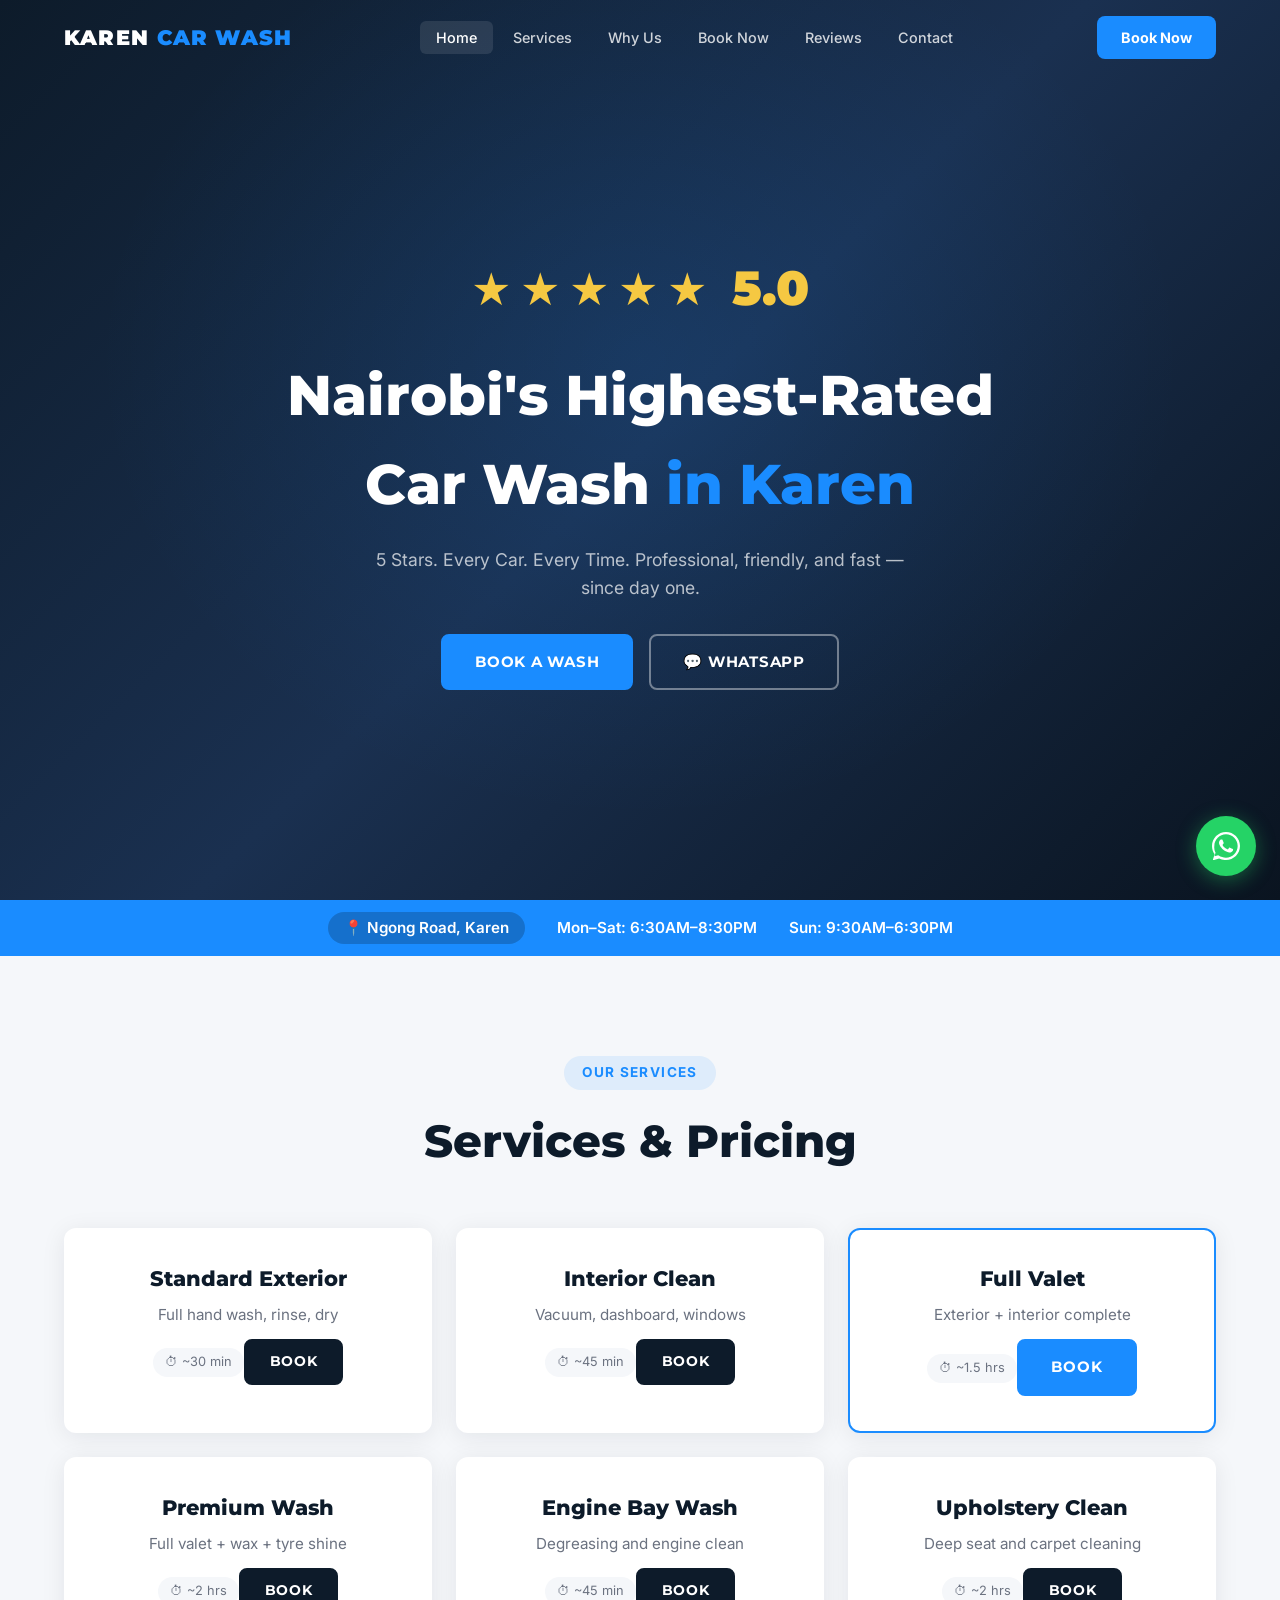
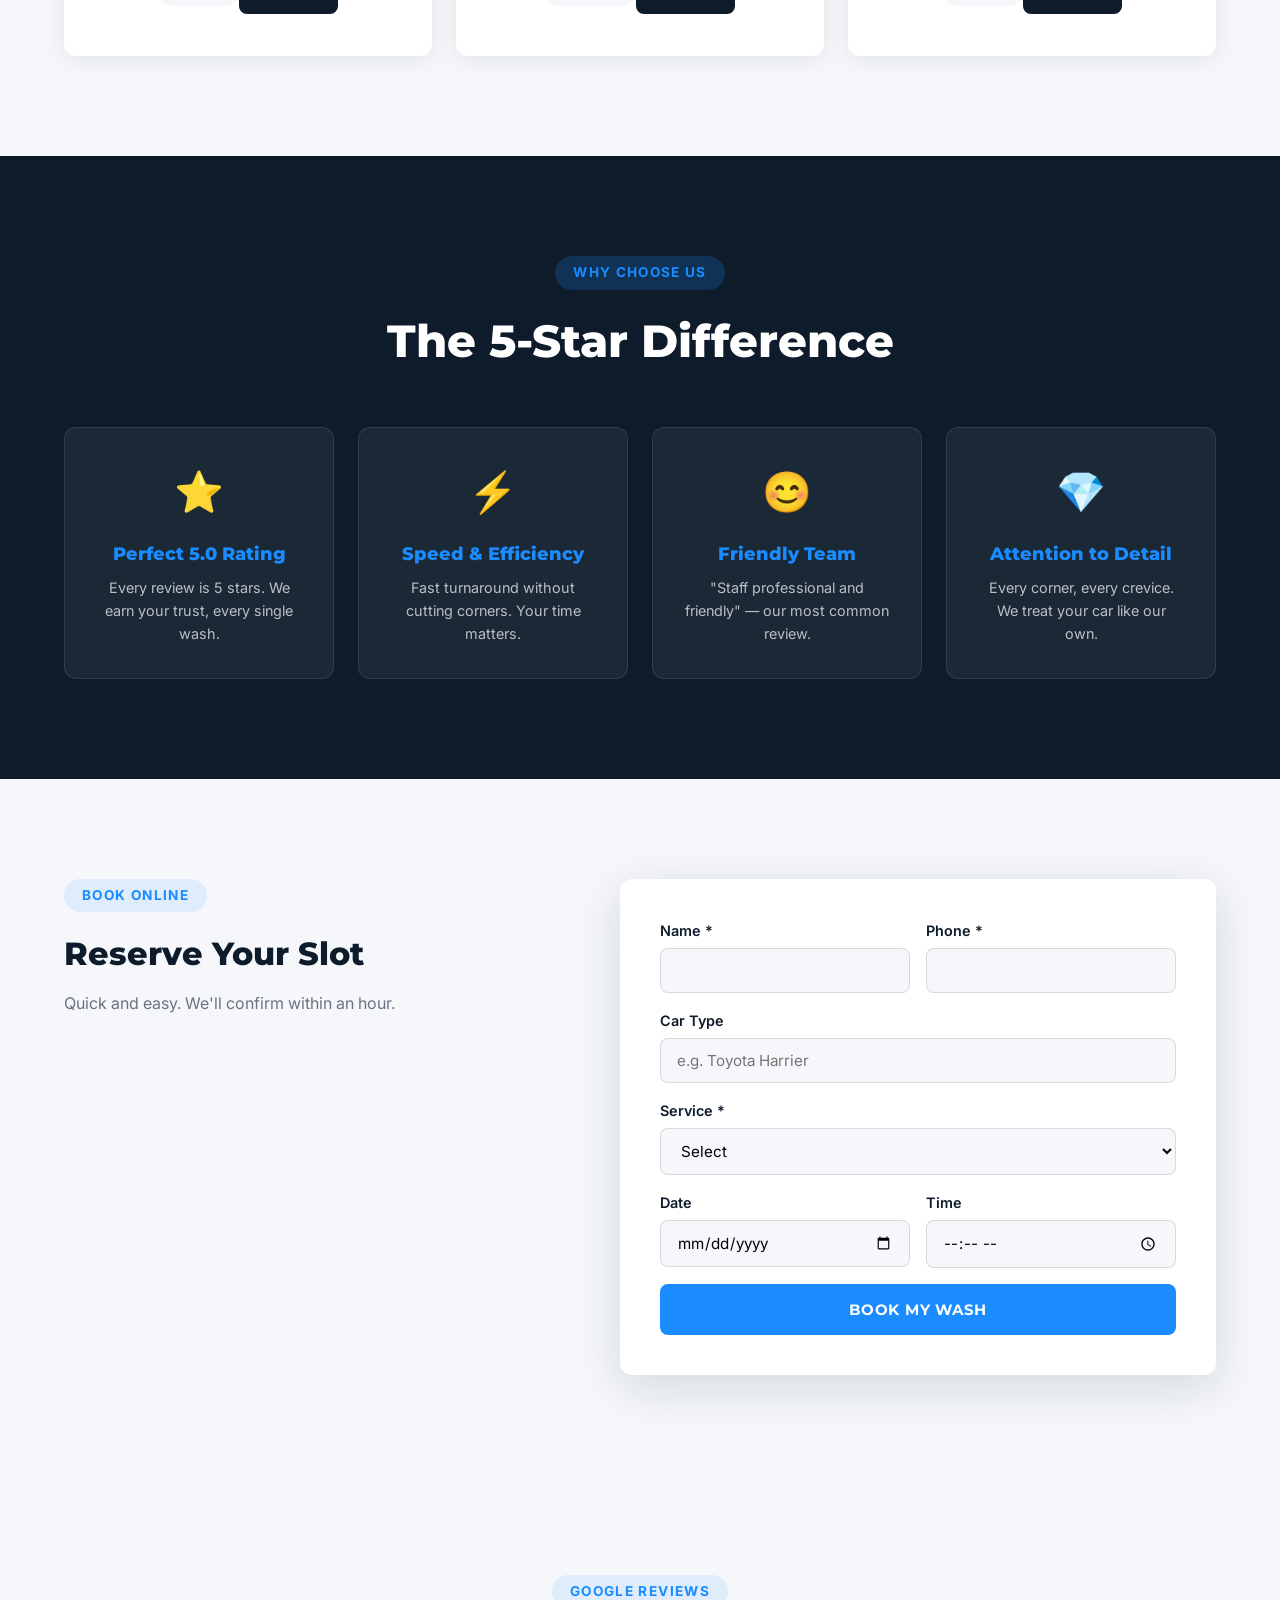
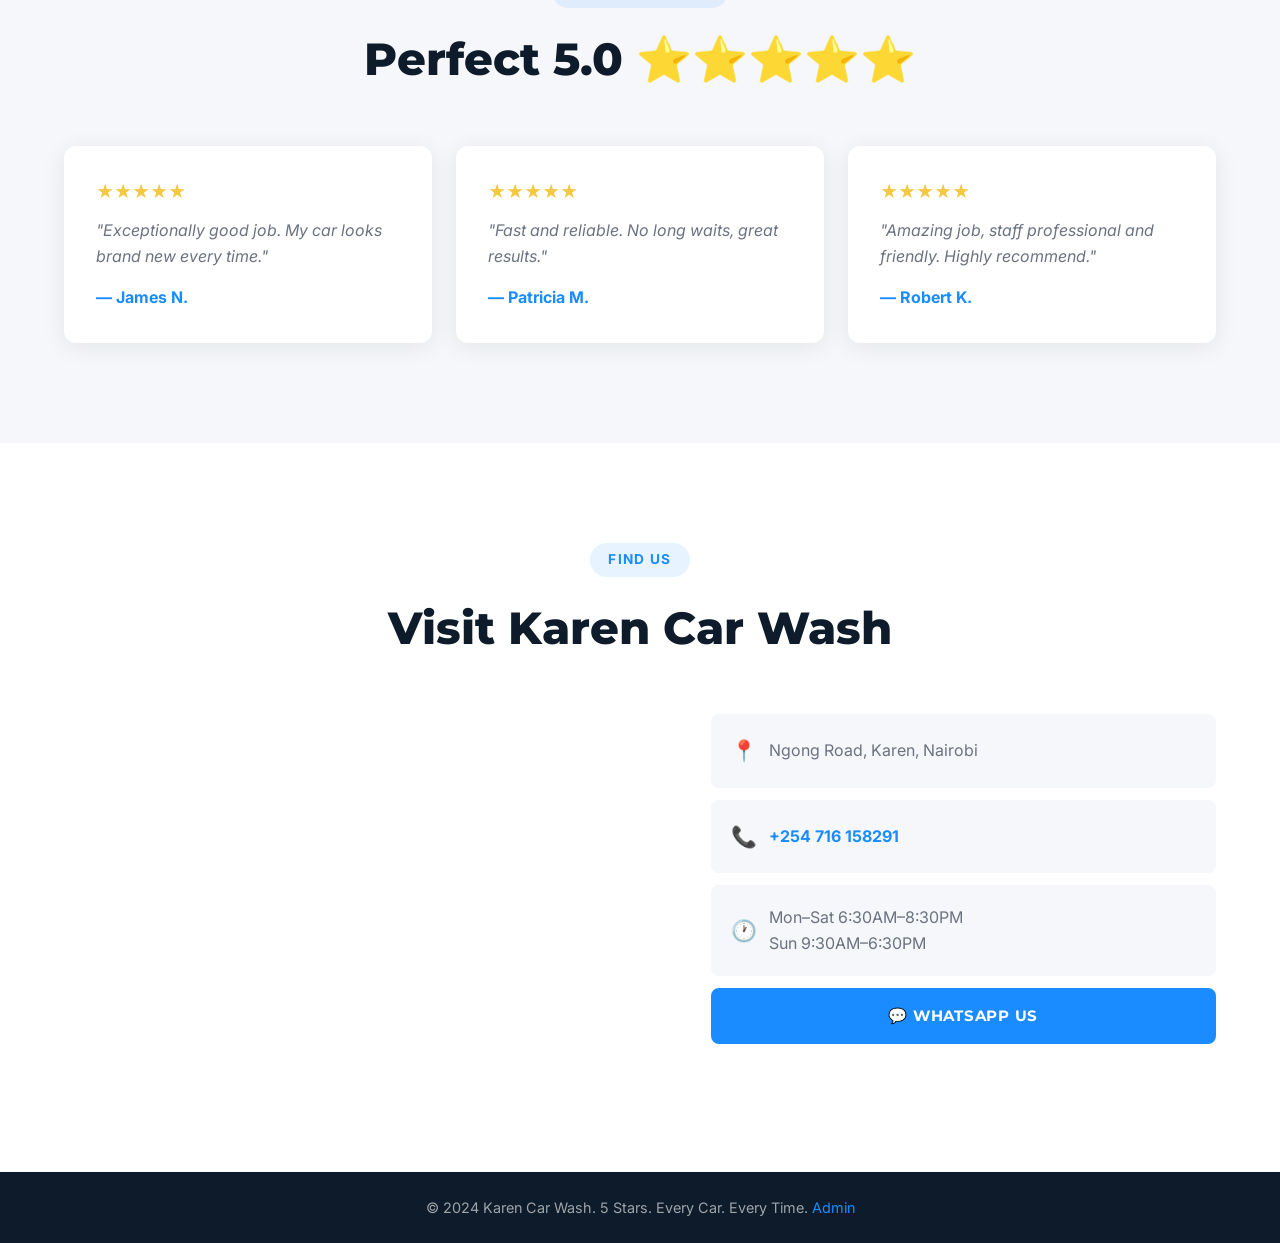
==== index.html @ 43402a71 "Initial commit: Karen Car Wash 5-star website" ====
<!DOCTYPE html>
<html lang="en">
<head>
    <meta charset="UTF-8"><meta name="viewport" content="width=device-width,initial-scale=1.0">
    <title>Karen Car Wash | 5-Star Car Wash Ngong Road Karen | Book Online</title>
    <meta name="description" content="Nairobi's top-rated car wash on Ngong Road, Karen. Professional, friendly, fast. 5.0 stars on Google. Open from 6:30AM. Call +254 716 158291.">
    <link href="https://fonts.googleapis.com/css2?family=Montserrat:wght@400;600;700;800;900&family=Inter:wght@300;400;500;600;700&display=swap" rel="stylesheet">
    <link rel="stylesheet" href="style.css">
</head>
<body>
    <nav class="navbar" id="navbar"><div class="nav-container">
        <a href="#home" class="nav-logo">KAREN <span class="accent">CAR WASH</span></a>
        <ul class="nav-links" id="navLinks"><li><a href="#home" class="nav-link active">Home</a></li><li><a href="#services" class="nav-link">Services</a></li><li><a href="#why" class="nav-link">Why Us</a></li><li><a href="#booking" class="nav-link">Book Now</a></li><li><a href="#reviews" class="nav-link">Reviews</a></li><li><a href="#contact" class="nav-link">Contact</a></li></ul>
        <a href="https://wa.me/254716158291" class="nav-cta" target="_blank">Book Now</a>
        <button class="hamburger" id="hamburger"><span></span><span></span><span></span></button>
    </div></nav>

    <section id="home" class="hero">
        <div class="hero-content">
            <div class="five-stars"><span class="big-star">★★★★★</span><span class="rating-num">5.0</span></div>
            <h1>Nairobi's Highest-Rated<br>Car Wash <span class="accent">in Karen</span></h1>
            <p class="hero-sub">5 Stars. Every Car. Every Time. Professional, friendly, and fast — since day one.</p>
            <div class="hero-actions">
                <a href="#booking" class="btn btn-primary">Book a Wash</a>
                <a href="https://wa.me/254716158291" class="btn btn-outline" target="_blank">💬 WhatsApp</a>
            </div>
        </div>
    </section>

    <section class="hours-strip">
        <div class="container hours-flex">
            <span class="today-badge" id="todayBadge">📍 Ngong Road, Karen</span>
            <span>Mon–Sat: 6:30AM–8:30PM</span>
            <span>Sun: 9:30AM–6:30PM</span>
        </div>
    </section>

    <section id="services" class="section">
        <div class="container"><div class="section-header"><span class="tag">Our Services</span><h2>Services & Pricing</h2></div>
        <div class="pricing-grid">
            <div class="price-card"><h3>Standard Exterior</h3><p>Full hand wash, rinse, dry</p><span class="time">⏱ ~30 min</span><a href="#booking" class="btn btn-small">Book</a></div>
            <div class="price-card"><h3>Interior Clean</h3><p>Vacuum, dashboard, windows</p><span class="time">⏱ ~45 min</span><a href="#booking" class="btn btn-small">Book</a></div>
            <div class="price-card featured"><h3>Full Valet</h3><p>Exterior + interior complete</p><span class="time">⏱ ~1.5 hrs</span><a href="#booking" class="btn btn-primary">Book</a></div>
            <div class="price-card"><h3>Premium Wash</h3><p>Full valet + wax + tyre shine</p><span class="time">⏱ ~2 hrs</span><a href="#booking" class="btn btn-small">Book</a></div>
            <div class="price-card"><h3>Engine Bay Wash</h3><p>Degreasing and engine clean</p><span class="time">⏱ ~45 min</span><a href="#booking" class="btn btn-small">Book</a></div>
            <div class="price-card"><h3>Upholstery Clean</h3><p>Deep seat and carpet cleaning</p><span class="time">⏱ ~2 hrs</span><a href="#booking" class="btn btn-small">Book</a></div>
        </div></div>
    </section>

    <section id="why" class="section why-section">
        <div class="container"><div class="section-header light"><span class="tag">Why Choose Us</span><h2>The 5-Star Difference</h2></div>
        <div class="why-grid">
            <div class="why-card"><span class="why-icon">⭐</span><h3>Perfect 5.0 Rating</h3><p>Every review is 5 stars. We earn your trust, every single wash.</p></div>
            <div class="why-card"><span class="why-icon">⚡</span><h3>Speed & Efficiency</h3><p>Fast turnaround without cutting corners. Your time matters.</p></div>
            <div class="why-card"><span class="why-icon">😊</span><h3>Friendly Team</h3><p>"Staff professional and friendly" — our most common review.</p></div>
            <div class="why-card"><span class="why-icon">💎</span><h3>Attention to Detail</h3><p>Every corner, every crevice. We treat your car like our own.</p></div>
        </div></div>
    </section>

    <section id="booking" class="section booking-section">
        <div class="container"><div class="booking-wrap">
            <div class="booking-info"><span class="tag">Book Online</span><h2>Reserve Your Slot</h2><p>Quick and easy. We'll confirm within an hour.</p></div>
            <form class="booking-form" id="bookingForm">
                <div class="form-row"><div class="form-group"><label>Name *</label><input type="text" name="name" required></div><div class="form-group"><label>Phone *</label><input type="tel" name="phone" required></div></div>
                <div class="form-group"><label>Car Type</label><input type="text" name="car" placeholder="e.g. Toyota Harrier"></div>
                <div class="form-group"><label>Service *</label><select name="service" required><option value="">Select</option><option>Standard Exterior</option><option>Interior Clean</option><option>Full Valet</option><option>Premium Wash</option><option>Engine Bay</option><option>Upholstery</option></select></div>
                <div class="form-row"><div class="form-group"><label>Date</label><input type="date" name="date"></div><div class="form-group"><label>Time</label><input type="time" name="time"></div></div>
                <button type="submit" class="btn btn-primary btn-full">Book My Wash</button>
            </form>
        </div></div>
    </section>

    <section id="reviews" class="section">
        <div class="container"><div class="section-header"><span class="tag">Google Reviews</span><h2>Perfect 5.0 ⭐⭐⭐⭐⭐</h2></div>
        <div class="reviews-grid">
            <div class="review-card"><div class="rs">★★★★★</div><p>"Exceptionally good job. My car looks brand new every time."</p><strong>— James N.</strong></div>
            <div class="review-card"><div class="rs">★★★★★</div><p>"Fast and reliable. No long waits, great results."</p><strong>— Patricia M.</strong></div>
            <div class="review-card"><div class="rs">★★★★★</div><p>"Amazing job, staff professional and friendly. Highly recommend."</p><strong>— Robert K.</strong></div>
        </div></div>
    </section>

    <section id="contact" class="section contact-section">
        <div class="container"><div class="section-header"><span class="tag">Find Us</span><h2>Visit Karen Car Wash</h2></div>
        <div class="contact-grid">
            <div class="map"><iframe src="https://www.google.com/maps/embed?pb=!1m18!1m12!1m3!1d15955!2d36.7!3d-1.32" width="100%" height="350" style="border:0;border-radius:12px" loading="lazy"></iframe></div>
            <div class="contact-info">
                <div class="cc"><h4>📍</h4><p>Ngong Road, Karen, Nairobi</p></div>
                <div class="cc"><h4>📞</h4><p><a href="tel:+254716158291">+254 716 158291</a></p></div>
                <div class="cc"><h4>🕐</h4><p>Mon–Sat 6:30AM–8:30PM<br>Sun 9:30AM–6:30PM</p></div>
                <a href="https://wa.me/254716158291" class="btn btn-primary btn-full" target="_blank">💬 WhatsApp Us</a>
            </div>
        </div></div>
    </section>

    <footer class="footer"><div class="container"><p>© 2024 Karen Car Wash. 5 Stars. Every Car. Every Time. <a href="admin.html">Admin</a></p></div></footer>
    <a href="https://wa.me/254716158291" class="whatsapp-float" target="_blank"><svg width="28" height="28" viewBox="0 0 24 24" fill="white"><path d="M17.472 14.382c-.297-.149-1.758-.867-2.03-.967-.273-.099-.471-.148-.67.15-.197.297-.767.966-.94 1.164-.173.199-.347.223-.644.075-.297-.15-1.255-.463-2.39-1.475-.883-.788-1.48-1.761-1.653-2.059-.173-.297-.018-.458.13-.606.134-.133.298-.347.446-.52.149-.174.198-.298.298-.497.099-.198.05-.371-.025-.52-.075-.149-.669-1.612-.916-2.207-.242-.579-.487-.5-.669-.51-.173-.008-.371-.01-.57-.01-.198 0-.52.074-.792.372-.272.297-1.04 1.016-1.04 2.479 0 1.462 1.065 2.875 1.213 3.074.149.198 2.096 3.2 5.077 4.487.709.306 1.262.489 1.694.625.712.227 1.36.195 1.871.118.571-.085 1.758-.719 2.006-1.413.248-.694.248-1.289.173-1.413-.074-.124-.272-.198-.57-.347z"/><path d="M12 0C5.373 0 0 5.373 0 12c0 2.625.846 5.059 2.284 7.034L.789 23.492a.5.5 0 00.612.638l4.685-1.367A11.934 11.934 0 0012 24c6.627 0 12-5.373 12-12S18.627 0 12 0zm0 22c-2.319 0-4.476-.678-6.293-1.843l-.44-.282-3.065.894.826-3.14-.293-.454A9.958 9.958 0 012 12C2 6.486 6.486 2 12 2s10 4.486 10 10-4.486 10-10 10z"/></svg></a>
    <div class="toast" id="toast"></div>
    <script src="script.js"></script>
</body></html>
---- style.css ----
/* KAREN CAR WASH — Midnight #0D1B2A | Electric Blue #1A8CFF | Gold #F5C842 */
*,*::before,*::after{margin:0;padding:0;box-sizing:border-box}
:root{--primary:#0D1B2A;--primary-light:#1a3050;--accent:#1A8CFF;--gold:#F5C842;--bg:#F5F7FA;--white:#fff;--text:#1a1a1a;--text-light:#6b7280;--shadow:0 4px 24px rgba(13,27,42,0.08);--shadow-lg:0 12px 48px rgba(13,27,42,0.14);--radius:12px;--transition:0.3s cubic-bezier(0.4,0,0.2,1)}
html{scroll-behavior:smooth}body{font-family:'Inter',-apple-system,sans-serif;background:var(--bg);color:var(--text);line-height:1.6;overflow-x:hidden}
h1,h2,h3,h4{font-family:'Montserrat',sans-serif;font-weight:800}
.container{max-width:1200px;margin:0 auto;padding:0 24px}a{text-decoration:none;color:inherit;transition:var(--transition)}
.btn{display:inline-flex;align-items:center;gap:8px;padding:14px 32px;border-radius:8px;font-family:'Montserrat',sans-serif;font-weight:700;font-size:0.95rem;border:2px solid transparent;cursor:pointer;transition:var(--transition);text-transform:uppercase;letter-spacing:0.05em}
.btn-primary{background:var(--accent);color:var(--white);border-color:var(--accent)}.btn-primary:hover{background:#0070e0;transform:translateY(-2px);box-shadow:0 8px 24px rgba(26,140,255,0.3)}
.btn-outline{background:transparent;color:var(--white);border-color:rgba(255,255,255,0.4)}.btn-outline:hover{border-color:var(--white);background:rgba(255,255,255,0.1)}
.btn-small{padding:10px 24px;font-size:0.85rem;background:var(--primary);color:var(--white);border-color:var(--primary)}.btn-full{width:100%;justify-content:center}

.navbar{position:fixed;top:0;left:0;right:0;z-index:1000;padding:16px 0;transition:var(--transition)}.navbar.scrolled{background:rgba(13,27,42,0.97);backdrop-filter:blur(12px);padding:10px 0}
.nav-container{max-width:1200px;margin:0 auto;padding:0 24px;display:flex;align-items:center;justify-content:space-between}
.nav-logo{font-family:'Montserrat',sans-serif;font-weight:900;font-size:1.3rem;color:var(--white);letter-spacing:0.06em}.nav-logo .accent{color:var(--accent)}
.nav-links{display:flex;list-style:none;gap:4px}.nav-link{padding:8px 16px;color:rgba(255,255,255,0.8);font-size:0.9rem;font-weight:500;border-radius:6px}.nav-link:hover,.nav-link.active{color:var(--white);background:rgba(255,255,255,0.1)}
.nav-cta{padding:10px 24px;background:var(--accent);color:var(--white);border-radius:8px;font-weight:700;font-size:0.9rem}
.hamburger{display:none;background:none;border:none;cursor:pointer;padding:8px}.hamburger span{display:block;width:24px;height:2px;background:white;margin:5px 0;transition:var(--transition)}

.hero{min-height:100vh;display:flex;align-items:center;justify-content:center;text-align:center;background:linear-gradient(135deg,#0D1B2A,#1a3050,#0a1420);padding:120px 24px 80px;position:relative}
.hero::before{content:'';position:absolute;inset:0;background:radial-gradient(ellipse at 50% 40%,rgba(26,140,255,0.12),transparent 60%)}
.hero-content{position:relative;z-index:2;max-width:750px}
.five-stars{margin-bottom:24px}.big-star{font-size:2.5rem;color:var(--gold);letter-spacing:8px}.rating-num{font-family:'Montserrat',sans-serif;font-weight:900;font-size:3rem;color:var(--gold);margin-left:16px}
.hero h1{font-size:clamp(2.2rem,5vw,3.5rem);color:var(--white);margin-bottom:16px}.accent{color:var(--accent)}
.hero-sub{font-size:1.1rem;color:rgba(255,255,255,0.7);margin-bottom:32px;max-width:550px;margin-left:auto;margin-right:auto}
.hero-actions{display:flex;gap:16px;justify-content:center;flex-wrap:wrap}

.hours-strip{background:var(--accent);padding:12px 0;color:var(--white);font-weight:600}.hours-flex{display:flex;gap:32px;justify-content:center;align-items:center;flex-wrap:wrap;font-size:0.95rem}
.today-badge{background:rgba(0,0,0,0.2);padding:4px 16px;border-radius:50px}

.section{padding:100px 0}.section-header{text-align:center;margin-bottom:50px}
.tag{display:inline-block;padding:6px 18px;border-radius:50px;background:rgba(26,140,255,0.1);color:var(--accent);font-size:0.85rem;font-weight:700;text-transform:uppercase;letter-spacing:0.1em;margin-bottom:16px}
.section-header h2{font-size:clamp(1.8rem,4vw,2.8rem);color:var(--primary);margin-bottom:12px}
.section-header.light h2{color:var(--white)}.section-header.light .tag{background:rgba(26,140,255,0.2)}

.pricing-grid{display:grid;grid-template-columns:repeat(3,1fr);gap:24px}
.price-card{background:var(--white);padding:32px;border-radius:var(--radius);box-shadow:var(--shadow);text-align:center;border:2px solid transparent;transition:var(--transition)}
.price-card:hover{transform:translateY(-6px);box-shadow:var(--shadow-lg)}.price-card.featured{border-color:var(--accent);transform:scale(1.03)}
.price-card h3{font-size:1.3rem;color:var(--primary);margin-bottom:8px}.price-card p{color:var(--text-light);margin-bottom:12px;font-size:0.95rem}
.time{display:inline-block;padding:4px 12px;background:var(--bg);border-radius:50px;font-size:0.8rem;color:var(--text-light);margin-bottom:16px}

.why-section{background:var(--primary);color:var(--white)}
.why-grid{display:grid;grid-template-columns:repeat(4,1fr);gap:24px}
.why-card{background:rgba(255,255,255,0.06);border:1px solid rgba(255,255,255,0.1);border-radius:var(--radius);padding:32px;text-align:center;transition:var(--transition)}
.why-card:hover{background:rgba(255,255,255,0.1);transform:translateY(-4px)}.why-icon{font-size:2.5rem;display:block;margin-bottom:16px}
.why-card h3{color:var(--accent);margin-bottom:8px;font-size:1.1rem}.why-card p{color:rgba(255,255,255,0.7);font-size:0.9rem}

.booking-section{background:var(--bg)}.booking-wrap{display:grid;grid-template-columns:1fr 1.2fr;gap:60px;align-items:start}
.booking-info h2{font-size:2rem;color:var(--primary);margin-bottom:12px}.booking-info p{color:var(--text-light);margin-bottom:24px}
.booking-form{background:var(--white);padding:40px;border-radius:var(--radius);box-shadow:var(--shadow-lg)}
.form-row{display:grid;grid-template-columns:1fr 1fr;gap:16px}.form-group{margin-bottom:16px}
.form-group label{display:block;margin-bottom:6px;font-size:0.9rem;font-weight:600;color:var(--primary)}
.form-group input,.form-group select{width:100%;padding:12px 16px;border:1px solid rgba(0,0,0,0.12);border-radius:8px;font-family:'Inter',sans-serif;font-size:0.95rem;background:var(--bg)}
.form-group input:focus,.form-group select:focus{outline:none;border-color:var(--accent);box-shadow:0 0 0 3px rgba(26,140,255,0.1)}

.reviews-grid{display:grid;grid-template-columns:repeat(3,1fr);gap:24px}
.review-card{background:var(--white);padding:32px;border-radius:var(--radius);box-shadow:var(--shadow);transition:var(--transition)}
.review-card:hover{transform:translateY(-4px);box-shadow:var(--shadow-lg)}.rs{color:var(--gold);margin-bottom:12px;font-size:1.1rem}
.review-card p{color:var(--text-light);font-style:italic;margin-bottom:16px}.review-card strong{color:var(--accent)}

.contact-section{background:var(--white)}.contact-grid{display:grid;grid-template-columns:1.2fr 1fr;gap:40px}
.cc{padding:20px;background:var(--bg);border-radius:8px;margin-bottom:12px;display:flex;align-items:center;gap:12px}
.cc h4{font-size:1.3rem}.cc p{color:var(--text-light)}.cc a{color:var(--accent);font-weight:700}

.footer{background:var(--primary);color:rgba(255,255,255,0.6);padding:24px 0;text-align:center;font-size:0.9rem}.footer a{color:var(--accent)}
.whatsapp-float{position:fixed;bottom:24px;right:24px;z-index:999;width:60px;height:60px;border-radius:50%;background:#25D366;display:flex;align-items:center;justify-content:center;box-shadow:0 4px 20px rgba(37,211,102,0.4);animation:pulse 2s infinite}
@keyframes pulse{0%,100%{box-shadow:0 4px 20px rgba(37,211,102,0.4)}50%{box-shadow:0 4px 30px rgba(37,211,102,0.6),0 0 0 10px rgba(37,211,102,0.1)}}
.toast{position:fixed;bottom:100px;left:50%;transform:translateX(-50%) translateY(20px);background:var(--primary);color:var(--white);padding:16px 32px;border-radius:8px;font-weight:700;z-index:3000;opacity:0;transition:var(--transition);pointer-events:none}.toast.show{opacity:1;transform:translateX(-50%) translateY(0)}
.fade-in{opacity:0;transform:translateY(30px);transition:opacity 0.6s ease,transform 0.6s ease}.fade-in.visible{opacity:1;transform:translateY(0)}

@media(max-width:1024px){.pricing-grid{grid-template-columns:1fr 1fr}.why-grid{grid-template-columns:1fr 1fr}.booking-wrap,.contact-grid{grid-template-columns:1fr}}
@media(max-width:768px){.nav-links{display:none;flex-direction:column;position:absolute;top:100%;left:0;right:0;background:rgba(13,27,42,0.98);padding:16px 24px}.nav-links.active{display:flex}.nav-cta{display:none}.hamburger{display:block}.pricing-grid,.reviews-grid{grid-template-columns:1fr}.why-grid{grid-template-columns:1fr}.form-row{grid-template-columns:1fr}.booking-form{padding:24px}.hours-flex{flex-direction:column;gap:8px}}
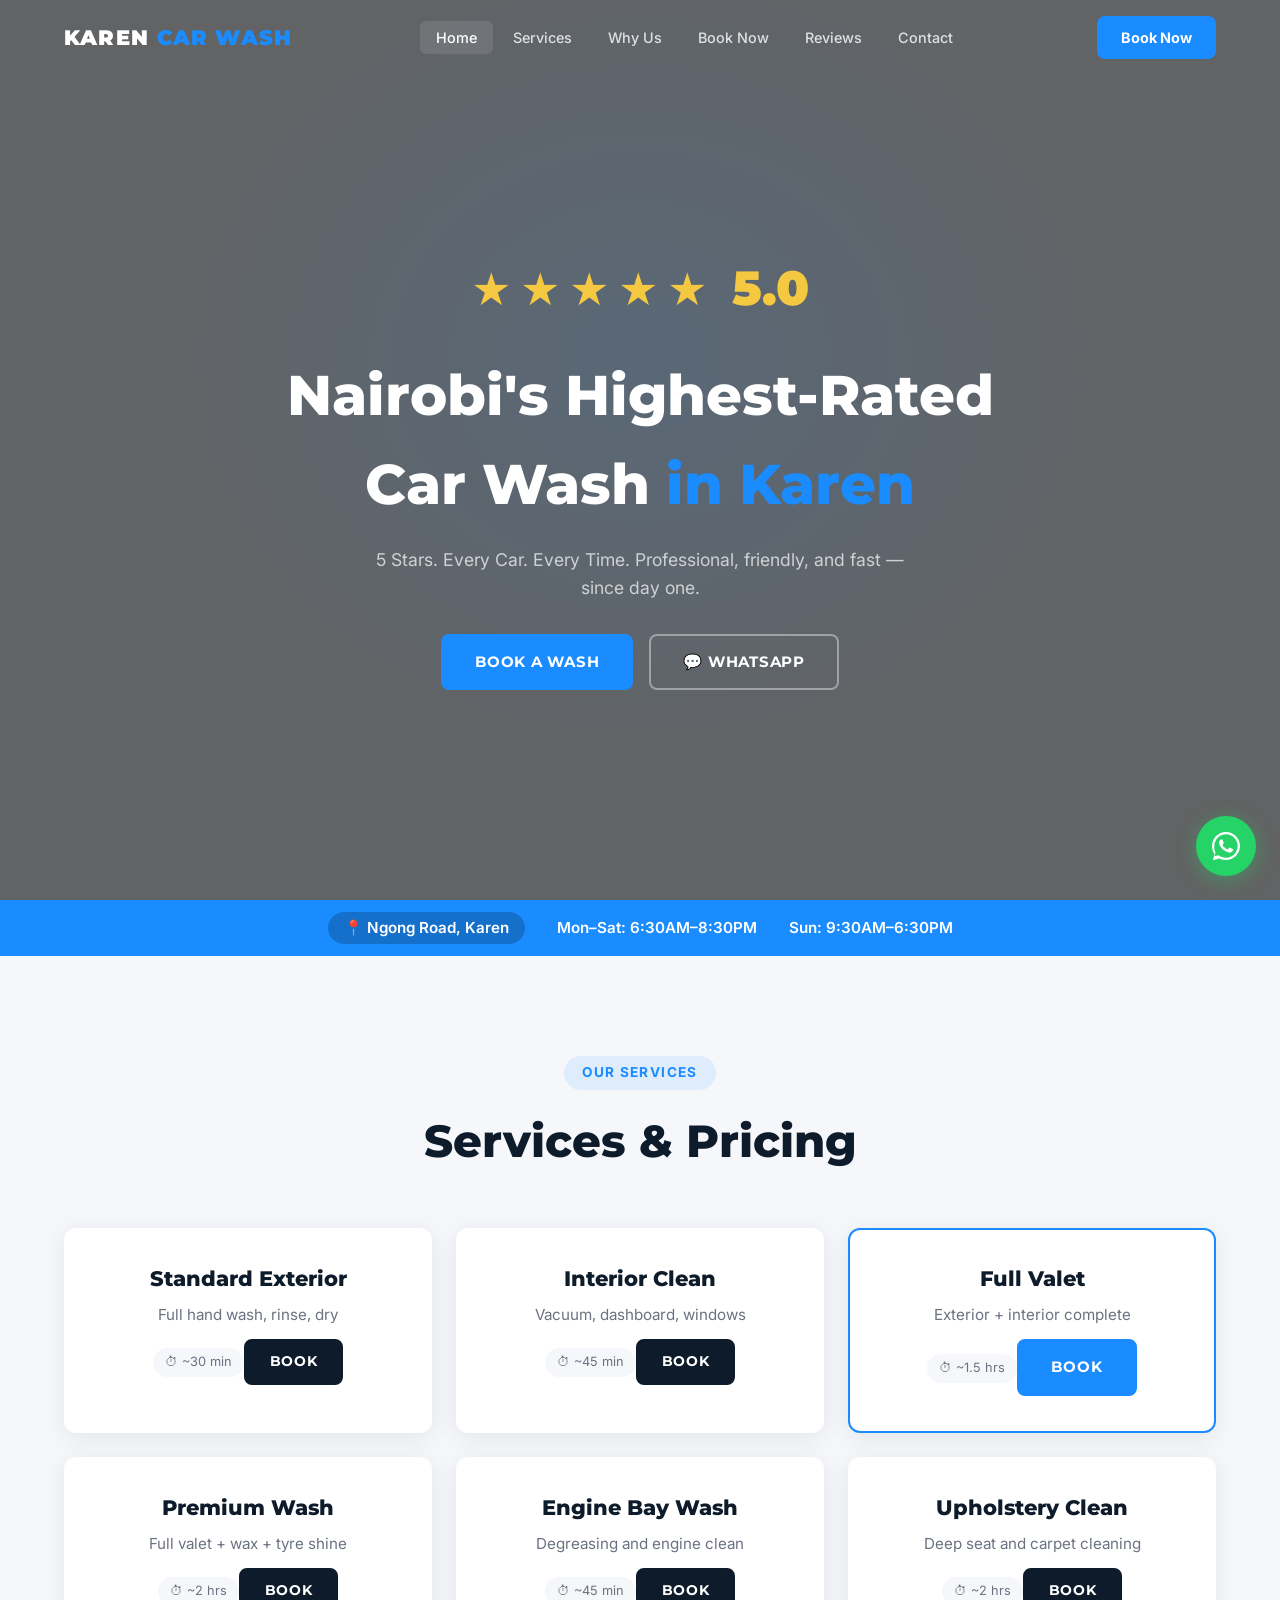
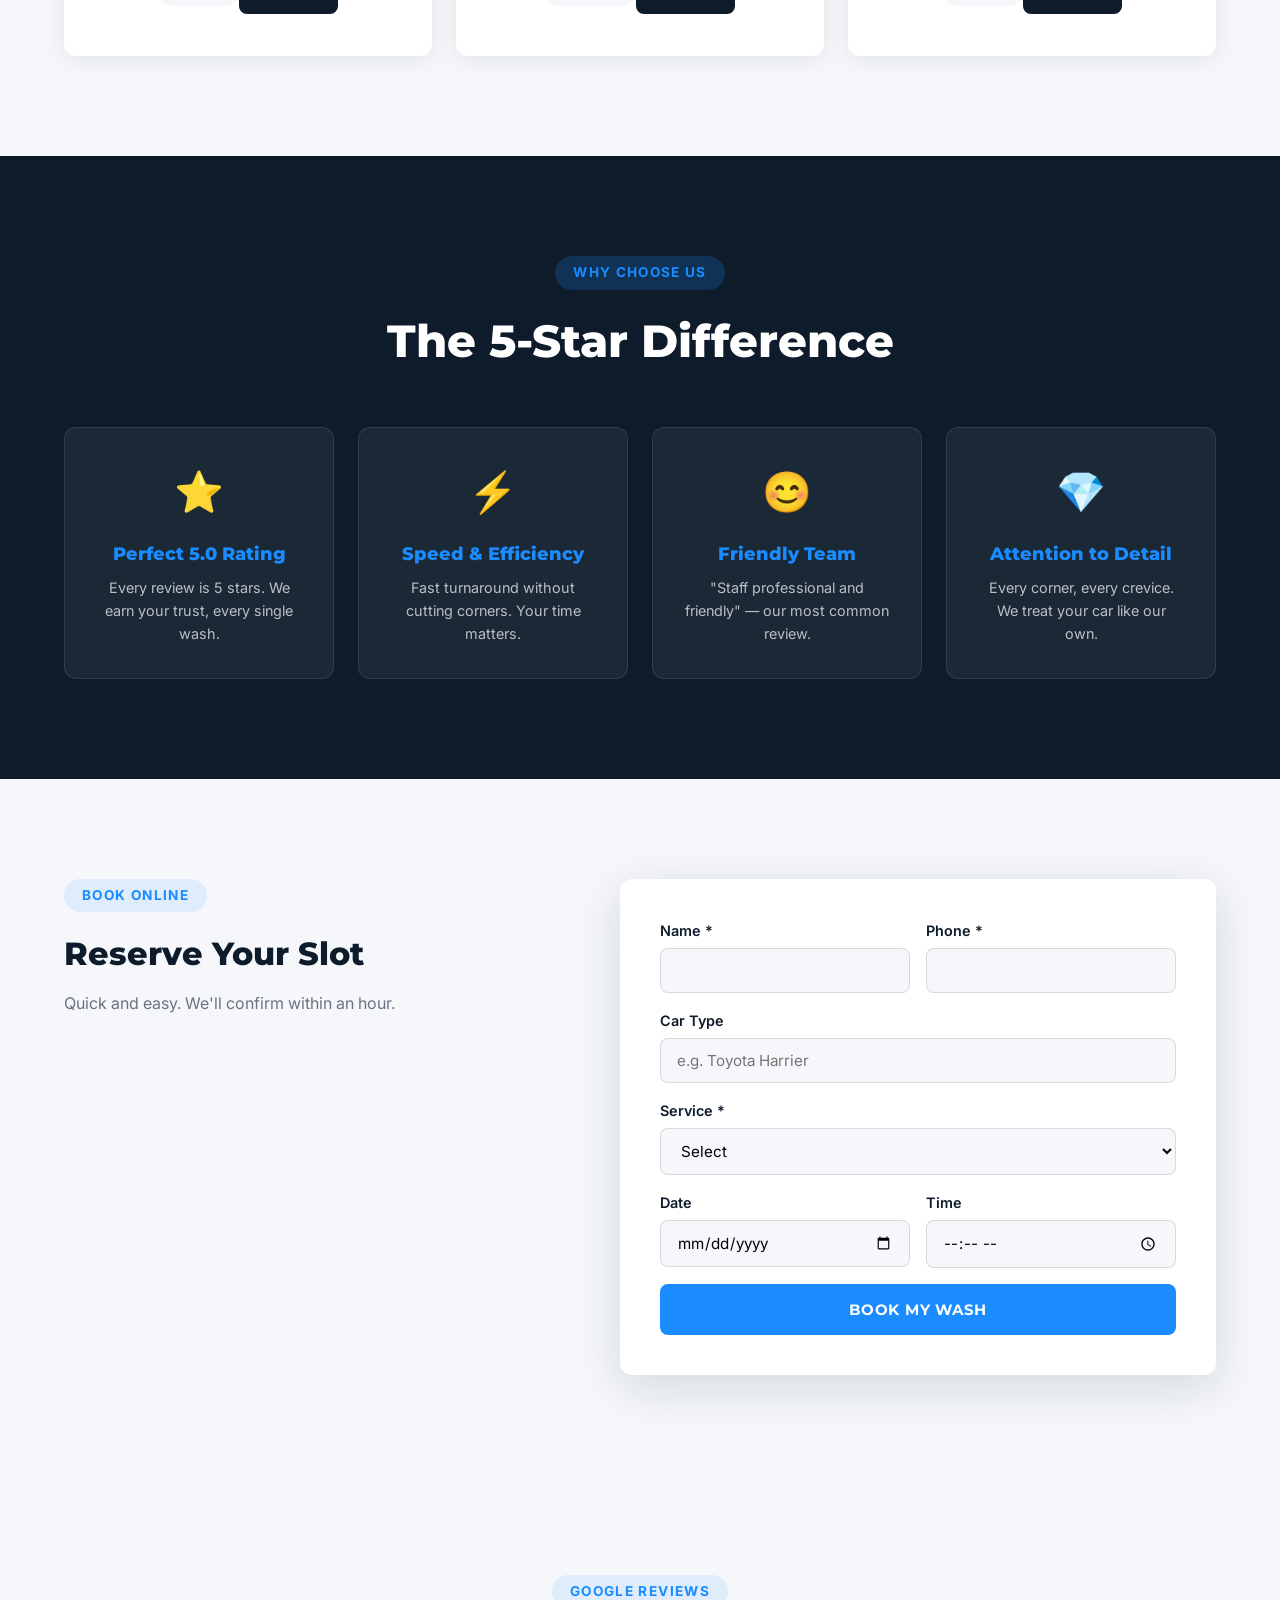
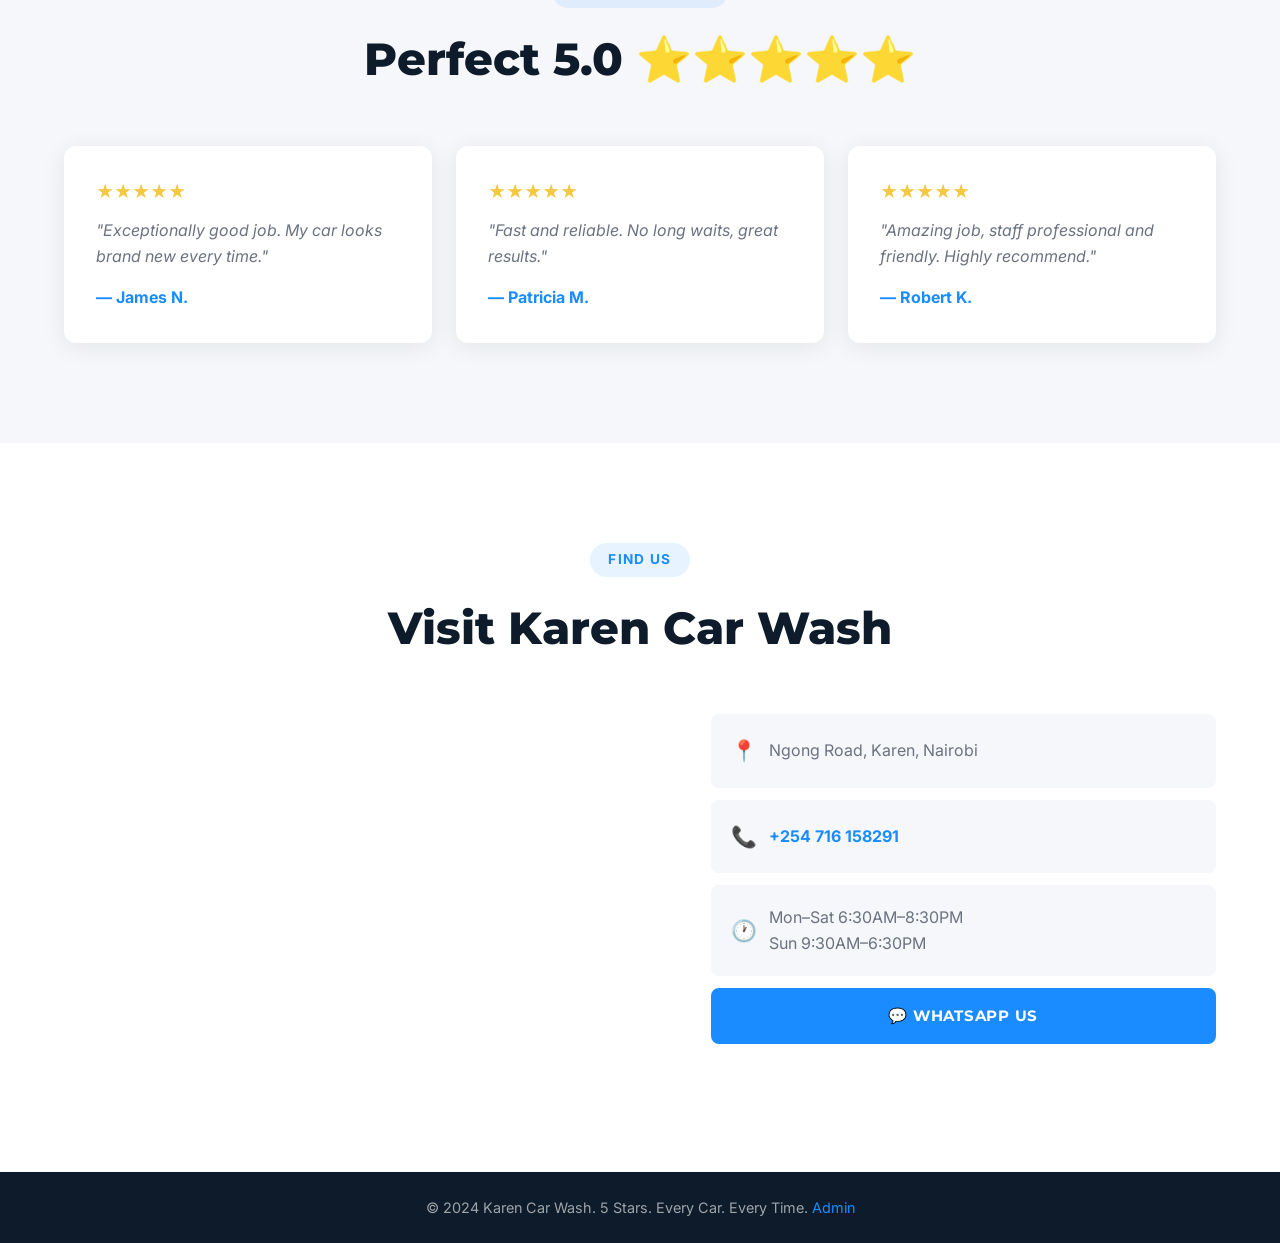
==== commit f3e3cccd: "Fix layout and perfectly inject background images" ====
--- a/index.html
+++ b/index.html
@@ -1,99 +1,92 @@
 <!DOCTYPE html>
+
 <html lang="en">
 <head>
-    <meta charset="UTF-8"><meta name="viewport" content="width=device-width,initial-scale=1.0">
-    <title>Karen Car Wash | 5-Star Car Wash Ngong Road Karen | Book Online</title>
-    <meta name="description" content="Nairobi's top-rated car wash on Ngong Road, Karen. Professional, friendly, fast. 5.0 stars on Google. Open from 6:30AM. Call +254 716 158291.">
-    <link href="https://fonts.googleapis.com/css2?family=Montserrat:wght@400;600;700;800;900&family=Inter:wght@300;400;500;600;700&display=swap" rel="stylesheet">
-    <link rel="stylesheet" href="style.css">
+<meta charset="utf-8"/><meta content="width=device-width,initial-scale=1.0" name="viewport"/>
+<title>Karen Car Wash | 5-Star Car Wash Ngong Road Karen | Book Online</title>
+<meta content="Nairobi's top-rated car wash on Ngong Road, Karen. Professional, friendly, fast. 5.0 stars on Google. Open from 6:30AM. Call +254 716 158291." name="description"/>
+<link href="https://fonts.googleapis.com/css2?family=Montserrat:wght@400;600;700;800;900&amp;family=Inter:wght@300;400;500;600;700&amp;display=swap" rel="stylesheet"/>
+<link href="style.css" rel="stylesheet"/>
 </head>
 <body>
-    <nav class="navbar" id="navbar"><div class="nav-container">
-        <a href="#home" class="nav-logo">KAREN <span class="accent">CAR WASH</span></a>
-        <ul class="nav-links" id="navLinks"><li><a href="#home" class="nav-link active">Home</a></li><li><a href="#services" class="nav-link">Services</a></li><li><a href="#why" class="nav-link">Why Us</a></li><li><a href="#booking" class="nav-link">Book Now</a></li><li><a href="#reviews" class="nav-link">Reviews</a></li><li><a href="#contact" class="nav-link">Contact</a></li></ul>
-        <a href="https://wa.me/254716158291" class="nav-cta" target="_blank">Book Now</a>
-        <button class="hamburger" id="hamburger"><span></span><span></span><span></span></button>
-    </div></nav>
-
-    <section id="home" class="hero">
-        <div class="hero-content">
-            <div class="five-stars"><span class="big-star">★★★★★</span><span class="rating-num">5.0</span></div>
-            <h1>Nairobi's Highest-Rated<br>Car Wash <span class="accent">in Karen</span></h1>
-            <p class="hero-sub">5 Stars. Every Car. Every Time. Professional, friendly, and fast — since day one.</p>
-            <div class="hero-actions">
-                <a href="#booking" class="btn btn-primary">Book a Wash</a>
-                <a href="https://wa.me/254716158291" class="btn btn-outline" target="_blank">💬 WhatsApp</a>
-            </div>
-        </div>
-    </section>
-
-    <section class="hours-strip">
-        <div class="container hours-flex">
-            <span class="today-badge" id="todayBadge">📍 Ngong Road, Karen</span>
-            <span>Mon–Sat: 6:30AM–8:30PM</span>
-            <span>Sun: 9:30AM–6:30PM</span>
-        </div>
-    </section>
-
-    <section id="services" class="section">
-        <div class="container"><div class="section-header"><span class="tag">Our Services</span><h2>Services & Pricing</h2></div>
-        <div class="pricing-grid">
-            <div class="price-card"><h3>Standard Exterior</h3><p>Full hand wash, rinse, dry</p><span class="time">⏱ ~30 min</span><a href="#booking" class="btn btn-small">Book</a></div>
-            <div class="price-card"><h3>Interior Clean</h3><p>Vacuum, dashboard, windows</p><span class="time">⏱ ~45 min</span><a href="#booking" class="btn btn-small">Book</a></div>
-            <div class="price-card featured"><h3>Full Valet</h3><p>Exterior + interior complete</p><span class="time">⏱ ~1.5 hrs</span><a href="#booking" class="btn btn-primary">Book</a></div>
-            <div class="price-card"><h3>Premium Wash</h3><p>Full valet + wax + tyre shine</p><span class="time">⏱ ~2 hrs</span><a href="#booking" class="btn btn-small">Book</a></div>
-            <div class="price-card"><h3>Engine Bay Wash</h3><p>Degreasing and engine clean</p><span class="time">⏱ ~45 min</span><a href="#booking" class="btn btn-small">Book</a></div>
-            <div class="price-card"><h3>Upholstery Clean</h3><p>Deep seat and carpet cleaning</p><span class="time">⏱ ~2 hrs</span><a href="#booking" class="btn btn-small">Book</a></div>
-        </div></div>
-    </section>
-
-    <section id="why" class="section why-section">
-        <div class="container"><div class="section-header light"><span class="tag">Why Choose Us</span><h2>The 5-Star Difference</h2></div>
-        <div class="why-grid">
-            <div class="why-card"><span class="why-icon">⭐</span><h3>Perfect 5.0 Rating</h3><p>Every review is 5 stars. We earn your trust, every single wash.</p></div>
-            <div class="why-card"><span class="why-icon">⚡</span><h3>Speed & Efficiency</h3><p>Fast turnaround without cutting corners. Your time matters.</p></div>
-            <div class="why-card"><span class="why-icon">😊</span><h3>Friendly Team</h3><p>"Staff professional and friendly" — our most common review.</p></div>
-            <div class="why-card"><span class="why-icon">💎</span><h3>Attention to Detail</h3><p>Every corner, every crevice. We treat your car like our own.</p></div>
-        </div></div>
-    </section>
-
-    <section id="booking" class="section booking-section">
-        <div class="container"><div class="booking-wrap">
-            <div class="booking-info"><span class="tag">Book Online</span><h2>Reserve Your Slot</h2><p>Quick and easy. We'll confirm within an hour.</p></div>
-            <form class="booking-form" id="bookingForm">
-                <div class="form-row"><div class="form-group"><label>Name *</label><input type="text" name="name" required></div><div class="form-group"><label>Phone *</label><input type="tel" name="phone" required></div></div>
-                <div class="form-group"><label>Car Type</label><input type="text" name="car" placeholder="e.g. Toyota Harrier"></div>
-                <div class="form-group"><label>Service *</label><select name="service" required><option value="">Select</option><option>Standard Exterior</option><option>Interior Clean</option><option>Full Valet</option><option>Premium Wash</option><option>Engine Bay</option><option>Upholstery</option></select></div>
-                <div class="form-row"><div class="form-group"><label>Date</label><input type="date" name="date"></div><div class="form-group"><label>Time</label><input type="time" name="time"></div></div>
-                <button type="submit" class="btn btn-primary btn-full">Book My Wash</button>
-            </form>
-        </div></div>
-    </section>
-
-    <section id="reviews" class="section">
-        <div class="container"><div class="section-header"><span class="tag">Google Reviews</span><h2>Perfect 5.0 ⭐⭐⭐⭐⭐</h2></div>
-        <div class="reviews-grid">
-            <div class="review-card"><div class="rs">★★★★★</div><p>"Exceptionally good job. My car looks brand new every time."</p><strong>— James N.</strong></div>
-            <div class="review-card"><div class="rs">★★★★★</div><p>"Fast and reliable. No long waits, great results."</p><strong>— Patricia M.</strong></div>
-            <div class="review-card"><div class="rs">★★★★★</div><p>"Amazing job, staff professional and friendly. Highly recommend."</p><strong>— Robert K.</strong></div>
-        </div></div>
-    </section>
-
-    <section id="contact" class="section contact-section">
-        <div class="container"><div class="section-header"><span class="tag">Find Us</span><h2>Visit Karen Car Wash</h2></div>
-        <div class="contact-grid">
-            <div class="map"><iframe src="https://www.google.com/maps/embed?pb=!1m18!1m12!1m3!1d15955!2d36.7!3d-1.32" width="100%" height="350" style="border:0;border-radius:12px" loading="lazy"></iframe></div>
-            <div class="contact-info">
-                <div class="cc"><h4>📍</h4><p>Ngong Road, Karen, Nairobi</p></div>
-                <div class="cc"><h4>📞</h4><p><a href="tel:+254716158291">+254 716 158291</a></p></div>
-                <div class="cc"><h4>🕐</h4><p>Mon–Sat 6:30AM–8:30PM<br>Sun 9:30AM–6:30PM</p></div>
-                <a href="https://wa.me/254716158291" class="btn btn-primary btn-full" target="_blank">💬 WhatsApp Us</a>
-            </div>
-        </div></div>
-    </section>
-
-    <footer class="footer"><div class="container"><p>© 2024 Karen Car Wash. 5 Stars. Every Car. Every Time. <a href="admin.html">Admin</a></p></div></footer>
-    <a href="https://wa.me/254716158291" class="whatsapp-float" target="_blank"><svg width="28" height="28" viewBox="0 0 24 24" fill="white"><path d="M17.472 14.382c-.297-.149-1.758-.867-2.03-.967-.273-.099-.471-.148-.67.15-.197.297-.767.966-.94 1.164-.173.199-.347.223-.644.075-.297-.15-1.255-.463-2.39-1.475-.883-.788-1.48-1.761-1.653-2.059-.173-.297-.018-.458.13-.606.134-.133.298-.347.446-.52.149-.174.198-.298.298-.497.099-.198.05-.371-.025-.52-.075-.149-.669-1.612-.916-2.207-.242-.579-.487-.5-.669-.51-.173-.008-.371-.01-.57-.01-.198 0-.52.074-.792.372-.272.297-1.04 1.016-1.04 2.479 0 1.462 1.065 2.875 1.213 3.074.149.198 2.096 3.2 5.077 4.487.709.306 1.262.489 1.694.625.712.227 1.36.195 1.871.118.571-.085 1.758-.719 2.006-1.413.248-.694.248-1.289.173-1.413-.074-.124-.272-.198-.57-.347z"/><path d="M12 0C5.373 0 0 5.373 0 12c0 2.625.846 5.059 2.284 7.034L.789 23.492a.5.5 0 00.612.638l4.685-1.367A11.934 11.934 0 0012 24c6.627 0 12-5.373 12-12S18.627 0 12 0zm0 22c-2.319 0-4.476-.678-6.293-1.843l-.44-.282-3.065.894.826-3.14-.293-.454A9.958 9.958 0 012 12C2 6.486 6.486 2 12 2s10 4.486 10 10-4.486 10-10 10z"/></svg></a>
-    <div class="toast" id="toast"></div>
-    <script src="script.js"></script>
+<nav class="navbar" id="navbar"><div class="nav-container">
+<a class="nav-logo" href="#home">KAREN <span class="accent">CAR WASH</span></a>
+<ul class="nav-links" id="navLinks"><li><a class="nav-link active" href="#home">Home</a></li><li><a class="nav-link" href="#services">Services</a></li><li><a class="nav-link" href="#why">Why Us</a></li><li><a class="nav-link" href="#booking">Book Now</a></li><li><a class="nav-link" href="#reviews">Reviews</a></li><li><a class="nav-link" href="#contact">Contact</a></li></ul>
+<a class="nav-cta" href="https://wa.me/254716158291" target="_blank">Book Now</a>
+<button class="hamburger" id="hamburger"><span></span><span></span><span></span></button>
+</div></nav>
+<section class="hero" id="home" style=" background-image: linear-gradient(rgba(0,0,0,0.6), rgba(0,0,0,0.6)), url('https://loremflickr.com/1200/800/car,cleaning?lock=100') !important; background-size: cover !important; background-position: center !important;">
+<div class="hero-content">
+<div class="five-stars"><span class="big-star">★★★★★</span><span class="rating-num">5.0</span></div>
+<h1>Nairobi's Highest-Rated<br/>Car Wash <span class="accent">in Karen</span></h1>
+<p class="hero-sub">5 Stars. Every Car. Every Time. Professional, friendly, and fast — since day one.</p>
+<div class="hero-actions">
+<a class="btn btn-primary" href="#booking">Book a Wash</a>
+<a class="btn btn-outline" href="https://wa.me/254716158291" target="_blank">💬 WhatsApp</a>
+</div>
+</div>
+</section>
+<section class="hours-strip">
+<div class="container hours-flex">
+<span class="today-badge" id="todayBadge">📍 Ngong Road, Karen</span>
+<span>Mon–Sat: 6:30AM–8:30PM</span>
+<span>Sun: 9:30AM–6:30PM</span>
+</div>
+</section>
+<section class="section" id="services">
+<div class="container"><div class="section-header"><span class="tag">Our Services</span><h2>Services &amp; Pricing</h2></div>
+<div class="pricing-grid">
+<div class="price-card"><h3>Standard Exterior</h3><p>Full hand wash, rinse, dry</p><span class="time">⏱ ~30 min</span><a class="btn btn-small" href="#booking">Book</a></div>
+<div class="price-card"><h3>Interior Clean</h3><p>Vacuum, dashboard, windows</p><span class="time">⏱ ~45 min</span><a class="btn btn-small" href="#booking">Book</a></div>
+<div class="price-card featured"><h3>Full Valet</h3><p>Exterior + interior complete</p><span class="time">⏱ ~1.5 hrs</span><a class="btn btn-primary" href="#booking">Book</a></div>
+<div class="price-card"><h3>Premium Wash</h3><p>Full valet + wax + tyre shine</p><span class="time">⏱ ~2 hrs</span><a class="btn btn-small" href="#booking">Book</a></div>
+<div class="price-card"><h3>Engine Bay Wash</h3><p>Degreasing and engine clean</p><span class="time">⏱ ~45 min</span><a class="btn btn-small" href="#booking">Book</a></div>
+<div class="price-card"><h3>Upholstery Clean</h3><p>Deep seat and carpet cleaning</p><span class="time">⏱ ~2 hrs</span><a class="btn btn-small" href="#booking">Book</a></div>
+</div></div>
+</section>
+<section class="section why-section" id="why">
+<div class="container"><div class="section-header light"><span class="tag">Why Choose Us</span><h2>The 5-Star Difference</h2></div>
+<div class="why-grid">
+<div class="why-card"><span class="why-icon">⭐</span><h3>Perfect 5.0 Rating</h3><p>Every review is 5 stars. We earn your trust, every single wash.</p></div>
+<div class="why-card"><span class="why-icon">⚡</span><h3>Speed &amp; Efficiency</h3><p>Fast turnaround without cutting corners. Your time matters.</p></div>
+<div class="why-card"><span class="why-icon">😊</span><h3>Friendly Team</h3><p>"Staff professional and friendly" — our most common review.</p></div>
+<div class="why-card"><span class="why-icon">💎</span><h3>Attention to Detail</h3><p>Every corner, every crevice. We treat your car like our own.</p></div>
+</div></div>
+</section>
+<section class="section booking-section" id="booking">
+<div class="container"><div class="booking-wrap">
+<div class="booking-info"><span class="tag">Book Online</span><h2>Reserve Your Slot</h2><p>Quick and easy. We'll confirm within an hour.</p></div>
+<form class="booking-form" id="bookingForm">
+<div class="form-row"><div class="form-group"><label>Name *</label><input name="name" required="" type="text"/></div><div class="form-group"><label>Phone *</label><input name="phone" required="" type="tel"/></div></div>
+<div class="form-group"><label>Car Type</label><input name="car" placeholder="e.g. Toyota Harrier" type="text"/></div>
+<div class="form-group"><label>Service *</label><select name="service" required=""><option value="">Select</option><option>Standard Exterior</option><option>Interior Clean</option><option>Full Valet</option><option>Premium Wash</option><option>Engine Bay</option><option>Upholstery</option></select></div>
+<div class="form-row"><div class="form-group"><label>Date</label><input name="date" type="date"/></div><div class="form-group"><label>Time</label><input name="time" type="time"/></div></div>
+<button class="btn btn-primary btn-full" type="submit">Book My Wash</button>
+</form>
+</div></div>
+</section>
+<section class="section" id="reviews">
+<div class="container"><div class="section-header"><span class="tag">Google Reviews</span><h2>Perfect 5.0 ⭐⭐⭐⭐⭐</h2></div>
+<div class="reviews-grid">
+<div class="review-card"><div class="rs">★★★★★</div><p>"Exceptionally good job. My car looks brand new every time."</p><strong>— James N.</strong></div>
+<div class="review-card"><div class="rs">★★★★★</div><p>"Fast and reliable. No long waits, great results."</p><strong>— Patricia M.</strong></div>
+<div class="review-card"><div class="rs">★★★★★</div><p>"Amazing job, staff professional and friendly. Highly recommend."</p><strong>— Robert K.</strong></div>
+</div></div>
+</section>
+<section class="section contact-section" id="contact">
+<div class="container"><div class="section-header"><span class="tag">Find Us</span><h2>Visit Karen Car Wash</h2></div>
+<div class="contact-grid">
+<div class="map"><iframe height="350" loading="lazy" src="https://www.google.com/maps/embed?pb=!1m18!1m12!1m3!1d15955!2d36.7!3d-1.32" style="border:0;border-radius:12px" width="100%"></iframe></div>
+<div class="contact-info">
+<div class="cc"><h4>📍</h4><p>Ngong Road, Karen, Nairobi</p></div>
+<div class="cc"><h4>📞</h4><p><a href="tel:+254716158291">+254 716 158291</a></p></div>
+<div class="cc"><h4>🕐</h4><p>Mon–Sat 6:30AM–8:30PM<br/>Sun 9:30AM–6:30PM</p></div>
+<a class="btn btn-primary btn-full" href="https://wa.me/254716158291" target="_blank">💬 WhatsApp Us</a>
+</div>
+</div></div>
+</section>
+<footer class="footer"><div class="container"><p>© 2024 Karen Car Wash. 5 Stars. Every Car. Every Time. <a href="admin.html">Admin</a></p></div></footer>
+<a class="whatsapp-float" href="https://wa.me/254716158291" target="_blank"><svg fill="white" height="28" viewbox="0 0 24 24" width="28"><path d="M17.472 14.382c-.297-.149-1.758-.867-2.03-.967-.273-.099-.471-.148-.67.15-.197.297-.767.966-.94 1.164-.173.199-.347.223-.644.075-.297-.15-1.255-.463-2.39-1.475-.883-.788-1.48-1.761-1.653-2.059-.173-.297-.018-.458.13-.606.134-.133.298-.347.446-.52.149-.174.198-.298.298-.497.099-.198.05-.371-.025-.52-.075-.149-.669-1.612-.916-2.207-.242-.579-.487-.5-.669-.51-.173-.008-.371-.01-.57-.01-.198 0-.52.074-.792.372-.272.297-1.04 1.016-1.04 2.479 0 1.462 1.065 2.875 1.213 3.074.149.198 2.096 3.2 5.077 4.487.709.306 1.262.489 1.694.625.712.227 1.36.195 1.871.118.571-.085 1.758-.719 2.006-1.413.248-.694.248-1.289.173-1.413-.074-.124-.272-.198-.57-.347z"></path><path d="M12 0C5.373 0 0 5.373 0 12c0 2.625.846 5.059 2.284 7.034L.789 23.492a.5.5 0 00.612.638l4.685-1.367A11.934 11.934 0 0012 24c6.627 0 12-5.373 12-12S18.627 0 12 0zm0 22c-2.319 0-4.476-.678-6.293-1.843l-.44-.282-3.065.894.826-3.14-.293-.454A9.958 9.958 0 012 12C2 6.486 6.486 2 12 2s10 4.486 10 10-4.486 10-10 10z"></path></svg></a>
+<div class="toast" id="toast"></div>
+<script src="script.js"></script>
 </body></html>
